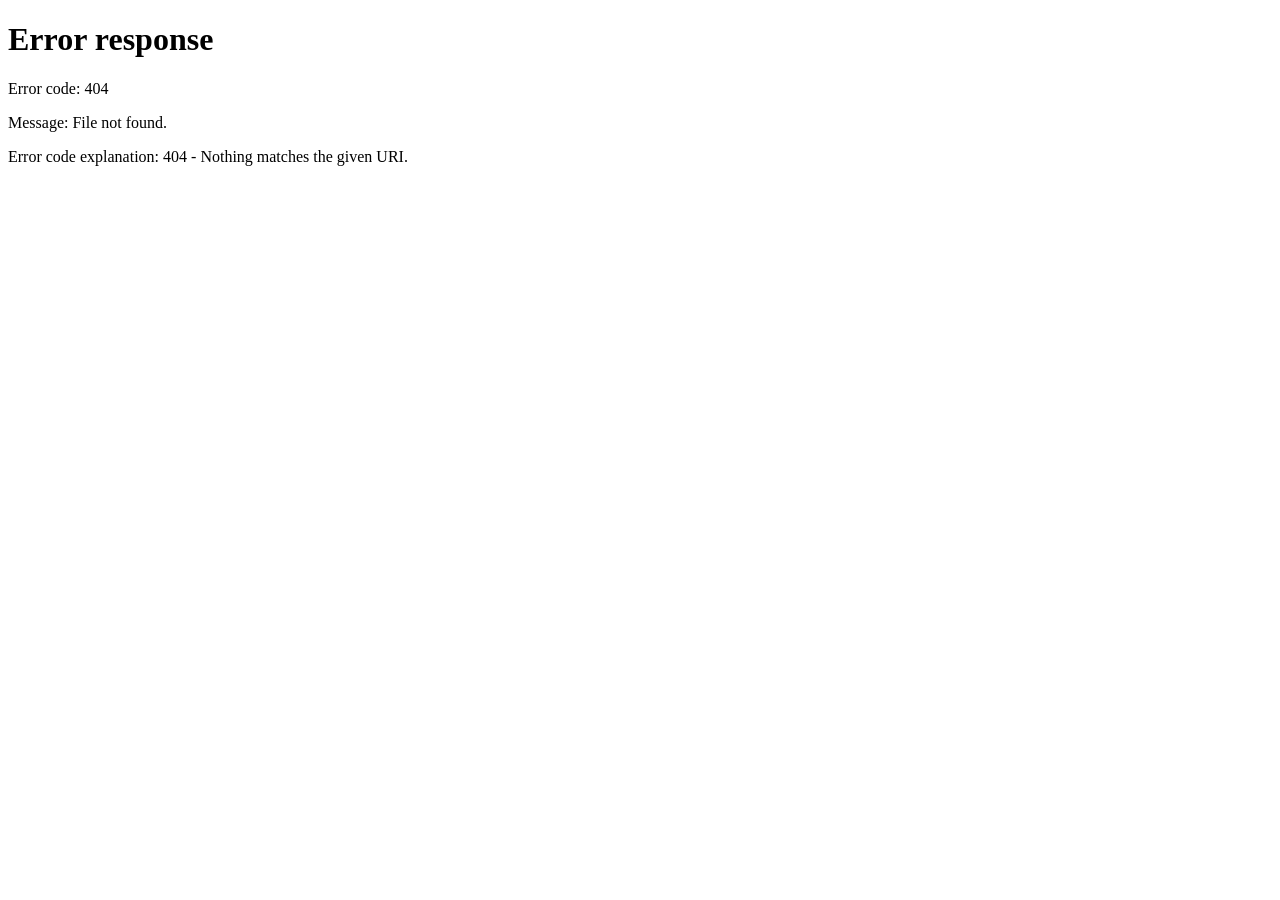
==== pages/admin.html @ c803cd1f "Add files via upload" ====
<!DOCTYPE html>
<html lang="en">
  <head>
    <meta charset="utf-8" />
    <meta name="viewport" content="width=device-width, initial-scale=1" />
    <title>Inbox · AlphaX Invest</title>
    <link rel="stylesheet" href="../css/app.css" />
  </head>
  <body>
    <div id="app"></div>
    <script src="../js/seed.js"></script>
    <script src="../js/market.js"></script>
    <script src="../js/store.js"></script>
    <script src="../js/chart.js"></script>
    <script src="../js/app.js"></script>
    <script>
      (function () {
        var App = window.AlphaXApp;
        var Store = window.AlphaXStore;

        App.scriptsReady(function () {
          var user = App.requireUser(["ADMIN"]);
          if (!user) return;
          var main = App.mountShell({ user: user, active: "admin" });
          var state = Store.load();

          var pending = state.requests.filter(function (r) {
            return r.status === "PENDING";
          });
          var decided = state.requests
            .filter(function (r) {
              return r.status !== "PENDING";
            })
            .slice(0, 12);

          main.innerHTML =
            App.demoBanner() +
            '<div class="stats fade-up">' +
            '<div class="stat panel"><div class="label">Pending requests</div><div class="value mono">' +
            pending.length +
            '</div><div class="hint">James decides</div></div>' +
            '<div class="stat panel"><div class="label">Active holdings</div><div class="value mono">' +
            state.holdings.length +
            "</div></div>" +
            "</div>" +
            '<div class="section-head"><div><h2 class="display">Invest requests inbox</h2>' +
            "<p>Approve creates a holding and logs a mock CFO notify. Reject with optional reason.</p></div></div>" +
            '<div id="inbox" class="stack"></div>' +
            '<div class="section-head"><div><h2 class="display">Recently decided</h2></div></div>' +
            '<div class="panel table-wrap" id="decided"></div>';

          var inbox = document.getElementById("inbox");
          if (!pending.length) {
            inbox.innerHTML =
              '<div class="panel empty"><strong>Inbox clear</strong>Student invest orders land here for approval.</div>';
          } else {
            pending.forEach(function (r) {
              var student = state.users.find(function (u) {
                return u.id === r.studentId;
              });
              var fund = state.funds.find(function (f) {
                return f.id === r.fundId;
              });
              var card = document.createElement("div");
              card.className = "panel fade-up";
              card.style.padding = "1rem";
              card.innerHTML =
                '<div style="display:flex;flex-wrap:wrap;justify-content:space-between;gap:0.75rem">' +
                "<div><p class=\"display\" style=\"margin:0;font-size:1.15rem\">" +
                App.escapeHtml(student ? student.name : "?") +
                '</p><p style="margin:0.35rem 0 0;color:var(--ink-soft)">' +
                App.escapeHtml(fund ? fund.name : "?") +
                ' · <span class="mono" style="color:var(--ink);font-weight:600">' +
                App.formatAlphaX(r.amount) +
                "</span></p>" +
                '<p class="hint" style="margin:0.35rem 0 0">' +
                App.formatDateTime(r.createdAt) +
                " · lock " +
                r.lockWeeks +
                "w @ " +
                r.weeklyReturnPercent +
                "%/wk</p></div>" +
                '<span class="badge pending">PENDING</span></div>' +
                '<div class="row-actions">' +
                '<button type="button" class="btn btn-primary" data-act="approve" data-id="' +
                r.id +
                '">Approve</button>' +
                '<button type="button" class="btn btn-danger" data-act="reject" data-id="' +
                r.id +
                '">Reject</button>' +
                "</div>";
              inbox.appendChild(card);
            });
          }

          inbox.addEventListener("click", function (e) {
            var btn = e.target.closest("[data-act]");
            if (!btn) return;
            var id = btn.getAttribute("data-id");
            var act = btn.getAttribute("data-act");
            var reason = null;
            if (act === "reject") {
              reason = prompt("Reject reason (optional):", "") || "";
            }
            var res = Store.decideRequest(id, user.id, act === "approve", reason);
            if (!res.ok) {
              App.toast(res.error, "error");
              return;
            }
            App.toast(
              act === "approve" ? "Approved — holding created." : "Rejected.",
              "ok"
            );
            location.reload();
          });

          var decidedEl = document.getElementById("decided");
          if (!decided.length) {
            decidedEl.innerHTML =
              '<div class="empty"><strong>No decisions yet</strong></div>';
          } else {
            decidedEl.innerHTML =
              '<table class="okx-table"><thead><tr><th>Student</th><th>Fund</th><th>Amount</th><th>Status</th><th>When</th></tr></thead><tbody>' +
              decided
                .map(function (r) {
                  var student = state.users.find(function (u) {
                    return u.id === r.studentId;
                  });
                  var fund = state.funds.find(function (f) {
                    return f.id === r.fundId;
                  });
                  return (
                    "<tr><td>" +
                    App.escapeHtml(student ? student.name : "?") +
                    "</td><td>" +
                    App.escapeHtml(fund ? fund.name : "?") +
                    '</td><td class="mono">' +
                    App.formatAlphaX(r.amount) +
                    '</td><td><span class="badge ' +
                    r.status.toLowerCase() +
                    '">' +
                    r.status +
                    "</span>" +
                    (r.reason
                      ? '<div class="hint">' + App.escapeHtml(r.reason) + "</div>"
                      : "") +
                    "</td><td>" +
                    App.formatDateTime(r.decidedAt) +
                    "</td></tr>"
                  );
                })
                .join("") +
              "</tbody></table>";
          }
        });
      })();
    </script>
  </body>
</html>
---- css/app.css ----
@import url("https://fonts.googleapis.com/css2?family=IBM+Plex+Mono:wght@400;500;600&family=IBM+Plex+Sans:wght@400;500;600&family=Space+Grotesk:wght@500;600;700&display=swap");

:root {
  --bg: #0b0e11;
  --bg-deep: #12161c;
  --bg-elevated: #181e27;
  --ink: #e8edf2;
  --ink-soft: #a7b4c2;
  --muted: #6f7d8c;
  --line: #243041;
  --panel: #12161cf2;
  --brand: #2ebd85;
  --brand-deep: #1f9a6a;
  --accent: #f0b90b;
  --accent-soft: rgba(240, 185, 11, 0.12);
  --good: #2ebd85;
  --warn: #f0b90b;
  --bad: #f6465d;
  --pending: #3d8bfd;
  --shadow: 0 12px 40px rgba(0, 0, 0, 0.45);
  --font-display: "Space Grotesk", system-ui, sans-serif;
  --font-body: "IBM Plex Sans", system-ui, sans-serif;
  --font-mono: "IBM Plex Mono", ui-monospace, monospace;
  --grid-line: rgba(36, 48, 65, 0.85);
  --radius: 8px;
}

*,
*::before,
*::after {
  box-sizing: border-box;
}

html,
body {
  min-height: 100%;
}

body {
  margin: 0;
  color: var(--ink);
  font-family: var(--font-body);
  background:
    radial-gradient(900px 420px at 0% 0%, rgba(46, 189, 133, 0.08), transparent 55%),
    radial-gradient(700px 380px at 100% 0%, rgba(240, 185, 11, 0.05), transparent 50%),
    linear-gradient(180deg, #0b0e11 0%, #0e1318 100%);
  background-attachment: fixed;
  line-height: 1.45;
}

a {
  color: inherit;
  text-decoration: none;
}

button,
input,
select,
textarea {
  font: inherit;
  color: inherit;
}

img {
  max-width: 100%;
}

.display {
  font-family: var(--font-display);
  letter-spacing: -0.03em;
  font-weight: 600;
}

.mono {
  font-family: var(--font-mono);
  font-variant-numeric: tabular-nums;
}

.panel {
  background: var(--panel);
  border: 1px solid var(--line);
  box-shadow: var(--shadow);
  border-radius: var(--radius);
}

.fade-up {
  animation: fadeUp 0.35s ease both;
}

.fade-up-delay {
  animation: fadeUp 0.45s ease 0.06s both;
}

@keyframes fadeUp {
  from {
    opacity: 0;
    transform: translateY(8px);
  }
  to {
    opacity: 1;
    transform: translateY(0);
  }
}

@keyframes ticker {
  from {
    transform: translateX(0);
  }
  to {
    transform: translateX(-50%);
  }
}

.ticker {
  overflow: hidden;
  border-block: 1px solid var(--line);
  background: var(--bg-elevated);
  padding: 0.4rem 0;
  margin-bottom: 1rem;
}

.ticker-track {
  display: flex;
  width: max-content;
  gap: 2rem;
  padding-inline: 1rem;
  animation: ticker 28s linear infinite;
  font-size: 11px;
  font-family: var(--font-mono);
  color: var(--muted);
}

.up {
  color: var(--good);
}

.down {
  color: var(--bad);
}

.shell {
  min-height: 100vh;
  display: grid;
  grid-template-rows: auto 1fr;
}

.topbar {
  display: flex;
  align-items: center;
  justify-content: space-between;
  gap: 1rem;
  padding: 0.75rem 1.25rem;
  border-bottom: 1px solid var(--line);
  background: rgba(11, 14, 17, 0.85);
  backdrop-filter: blur(10px);
  position: sticky;
  top: 0;
  z-index: 20;
}

.brand-lockup {
  display: flex;
  align-items: center;
  gap: 0.65rem;
}

.brand-mark {
  width: 2rem;
  height: 2rem;
  display: grid;
  place-items: center;
  border-radius: 6px;
  background: rgba(46, 189, 133, 0.15);
  color: var(--brand);
  font-family: var(--font-display);
  font-weight: 700;
  font-size: 0.85rem;
}

.brand-text {
  display: flex;
  flex-direction: column;
  gap: 0.05rem;
}

.brand-text strong {
  font-family: var(--font-display);
  font-size: 1rem;
  letter-spacing: -0.02em;
}

.brand-text span {
  font-size: 10px;
  text-transform: uppercase;
  letter-spacing: 0.14em;
  color: var(--accent);
}

.nav {
  display: flex;
  flex-wrap: wrap;
  gap: 0.35rem;
}

.nav a {
  padding: 0.4rem 0.7rem;
  border-radius: 6px;
  font-size: 0.82rem;
  color: var(--ink-soft);
  border: 1px solid transparent;
}

.nav a:hover,
.nav a.active {
  color: var(--ink);
  background: var(--bg-elevated);
  border-color: var(--line);
}

.nav a.active {
  color: var(--brand);
}

.user-chip {
  display: flex;
  align-items: center;
  gap: 0.65rem;
  font-size: 0.82rem;
}

.user-chip .meta {
  text-align: right;
}

.user-chip .meta small {
  display: block;
  color: var(--muted);
  font-size: 0.72rem;
}

.main {
  width: min(1100px, 100%);
  margin: 0 auto;
  padding: 1.25rem 1.25rem 3rem;
}

.login-wrap {
  min-height: 100vh;
  display: grid;
  place-items: center;
  padding: 2rem 1rem;
}

.login-card {
  width: min(440px, 100%);
}

.login-hero {
  text-align: center;
  margin-bottom: 1.25rem;
}

.login-hero .brand-mark {
  margin: 0 auto 1rem;
  width: 3rem;
  height: 3rem;
  font-size: 1.1rem;
}

.login-hero h1 {
  margin: 0.35rem 0 0;
  font-size: clamp(2rem, 5vw, 2.75rem);
}

.login-hero p {
  margin: 0.75rem auto 0;
  max-width: 28rem;
  color: var(--muted);
  font-size: 0.92rem;
}

.eyebrow {
  font-size: 10px;
  font-weight: 600;
  text-transform: uppercase;
  letter-spacing: 0.2em;
  color: var(--accent);
}

.demo-banner {
  display: flex;
  gap: 0.65rem;
  align-items: flex-start;
  padding: 0.75rem 0.9rem;
  border: 1px dashed rgba(240, 185, 11, 0.35);
  background: var(--accent-soft);
  border-radius: var(--radius);
  color: var(--ink-soft);
  font-size: 0.82rem;
  margin-bottom: 1rem;
}

.demo-banner strong {
  color: var(--accent);
}

.stack {
  display: grid;
  gap: 0.85rem;
}

.btn {
  display: inline-flex;
  align-items: center;
  justify-content: center;
  gap: 0.45rem;
  padding: 0.65rem 1rem;
  border-radius: 6px;
  border: 1px solid var(--line);
  background: var(--bg-elevated);
  cursor: pointer;
  font-weight: 500;
  transition: background 0.15s ease, border-color 0.15s ease, transform 0.15s ease;
}

.btn:hover {
  border-color: var(--brand);
}

.btn:active {
  transform: translateY(1px);
}

.btn-primary {
  background: var(--brand);
  border-color: var(--brand);
  color: #04140e;
  font-weight: 600;
}

.btn-primary:hover {
  background: var(--brand-deep);
  border-color: var(--brand-deep);
  color: #fff;
}

.btn-danger {
  background: rgba(246, 70, 93, 0.12);
  border-color: rgba(246, 70, 93, 0.35);
  color: var(--bad);
}

.btn-ghost {
  background: transparent;
}

.btn-block {
  width: 100%;
}

.btn:disabled {
  opacity: 0.5;
  cursor: not-allowed;
}

.field {
  display: grid;
  gap: 0.35rem;
}

.field label {
  font-size: 0.75rem;
  text-transform: uppercase;
  letter-spacing: 0.08em;
  color: var(--muted);
  font-weight: 600;
}

.field input,
.field select,
.field textarea {
  width: 100%;
  padding: 0.65rem 0.75rem;
  border-radius: 6px;
  border: 1px solid var(--line);
  background: var(--bg-deep);
}

.field input:focus,
.field select:focus,
.field textarea:focus {
  outline: 2px solid rgba(46, 189, 133, 0.35);
  border-color: var(--brand);
}

.hint {
  font-size: 0.78rem;
  color: var(--muted);
}

.divider {
  display: grid;
  grid-template-columns: 1fr auto 1fr;
  gap: 0.75rem;
  align-items: center;
  color: var(--muted);
  font-size: 0.75rem;
  text-transform: uppercase;
  letter-spacing: 0.08em;
}

.divider::before,
.divider::after {
  content: "";
  height: 1px;
  background: var(--line);
}

.stats {
  display: grid;
  gap: 0.75rem;
  grid-template-columns: repeat(auto-fit, minmax(160px, 1fr));
}

.stat {
  padding: 0.9rem 1rem;
}

.stat .label {
  font-size: 0.72rem;
  text-transform: uppercase;
  letter-spacing: 0.08em;
  color: var(--muted);
}

.stat .value {
  margin-top: 0.35rem;
  font-family: var(--font-display);
  font-size: 1.45rem;
}

.stat .hint {
  margin-top: 0.2rem;
}

.section-head {
  display: flex;
  flex-wrap: wrap;
  align-items: end;
  justify-content: space-between;
  gap: 0.75rem;
  margin: 1.5rem 0 0.85rem;
}

.section-head h2 {
  margin: 0;
  font-size: 1.25rem;
}

.section-head p {
  margin: 0.25rem 0 0;
  color: var(--muted);
  font-size: 0.88rem;
}

.badge {
  display: inline-flex;
  align-items: center;
  padding: 0.2rem 0.5rem;
  border-radius: 999px;
  font-size: 0.68rem;
  font-weight: 600;
  letter-spacing: 0.06em;
  text-transform: uppercase;
  border: 1px solid var(--line);
  color: var(--ink-soft);
}

.badge.pending {
  color: var(--pending);
  border-color: rgba(61, 139, 253, 0.4);
  background: rgba(61, 139, 253, 0.1);
}

.badge.approved,
.badge.good {
  color: var(--good);
  border-color: rgba(46, 189, 133, 0.4);
  background: rgba(46, 189, 133, 0.1);
}

.badge.rejected,
.badge.bad {
  color: var(--bad);
  border-color: rgba(246, 70, 93, 0.4);
  background: rgba(246, 70, 93, 0.1);
}

.badge.warn {
  color: var(--warn);
  border-color: rgba(240, 185, 11, 0.4);
  background: rgba(240, 185, 11, 0.1);
}

.okx-table {
  width: 100%;
  border-collapse: collapse;
  font-size: 13px;
}

.okx-table th {
  text-align: left;
  font-size: 11px;
  text-transform: uppercase;
  letter-spacing: 0.08em;
  color: var(--muted);
  font-weight: 600;
  padding: 10px 12px;
  border-bottom: 1px solid var(--line);
  background: var(--bg-elevated);
}

.okx-table td {
  padding: 11px 12px;
  border-bottom: 1px solid var(--line);
  vertical-align: middle;
}

.okx-table tr:last-child td {
  border-bottom: none;
}

.okx-table tr:hover td {
  background: rgba(46, 189, 133, 0.04);
}

.table-wrap {
  overflow-x: auto;
}

.empty {
  padding: 2rem 1.25rem;
  text-align: center;
  color: var(--muted);
}

.empty strong {
  display: block;
  color: var(--ink);
  font-family: var(--font-display);
  font-size: 1.1rem;
  margin-bottom: 0.35rem;
}

.fund-grid {
  display: grid;
  gap: 0.85rem;
}

.fund-card {
  padding: 1rem;
}

.fund-card header {
  display: flex;
  flex-wrap: wrap;
  justify-content: space-between;
  gap: 0.5rem;
  margin-bottom: 0.65rem;
}

.fund-card h3 {
  margin: 0;
  font-size: 1.05rem;
}

.fund-meta {
  display: flex;
  flex-wrap: wrap;
  gap: 0.65rem 1rem;
  font-size: 0.78rem;
  color: var(--muted);
  margin: 0.5rem 0 0.75rem;
}

.fund-meta span strong {
  color: var(--ink-soft);
  font-weight: 500;
}

.chart-box {
  margin-top: 0.5rem;
  border-top: 1px solid var(--line);
  padding-top: 0.65rem;
}

.row-actions {
  display: flex;
  flex-wrap: wrap;
  gap: 0.5rem;
  margin-top: 0.85rem;
}

.toast {
  position: fixed;
  right: 1rem;
  bottom: 1rem;
  z-index: 50;
  padding: 0.75rem 1rem;
  border-radius: var(--radius);
  background: var(--bg-elevated);
  border: 1px solid var(--line);
  box-shadow: var(--shadow);
  max-width: min(360px, calc(100vw - 2rem));
  animation: fadeUp 0.25s ease both;
}

.toast.error {
  border-color: rgba(246, 70, 93, 0.45);
}

.toast.ok {
  border-color: rgba(46, 189, 133, 0.45);
}

.modal-backdrop {
  position: fixed;
  inset: 0;
  background: rgba(0, 0, 0, 0.55);
  display: grid;
  place-items: center;
  padding: 1rem;
  z-index: 40;
}

.modal {
  width: min(420px, 100%);
  padding: 1.15rem;
}

.modal h3 {
  margin: 0 0 0.5rem;
}

.modal p {
  margin: 0 0 1rem;
  color: var(--muted);
  font-size: 0.9rem;
}

.google-btn {
  background: #fff;
  color: #1f1f1f;
  border-color: #dadce0;
  font-weight: 600;
}

.google-btn:hover {
  border-color: #bababa;
  background: #f7f7f7;
}

.google-icon {
  width: 1.1rem;
  height: 1.1rem;
}

.footer-note {
  margin-top: 2rem;
  padding-top: 1rem;
  border-top: 1px solid var(--line);
  color: var(--muted);
  font-size: 0.78rem;
}

.tabs {
  display: flex;
  gap: 0.35rem;
  flex-wrap: wrap;
  margin-bottom: 1rem;
}

.tabs button {
  padding: 0.45rem 0.75rem;
  border-radius: 6px;
  border: 1px solid var(--line);
  background: transparent;
  color: var(--ink-soft);
  cursor: pointer;
}

.tabs button.active {
  color: var(--brand);
  background: rgba(46, 189, 133, 0.08);
  border-color: rgba(46, 189, 133, 0.35);
}

@media (max-width: 720px) {
  .topbar {
    flex-direction: column;
    align-items: stretch;
  }

  .user-chip {
    justify-content: space-between;
  }

  .user-chip .meta {
    text-align: left;
  }
}
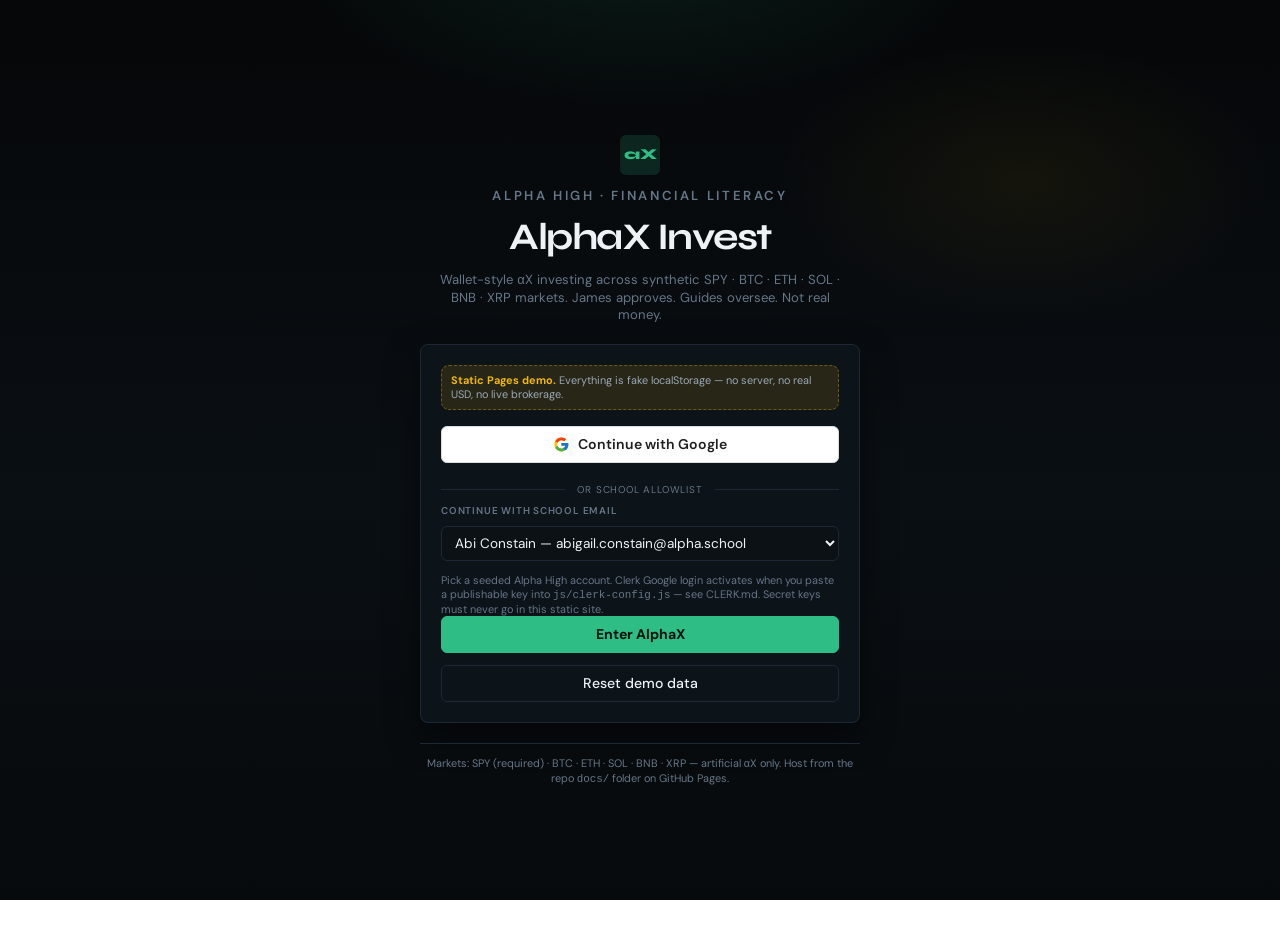
==== commit c61d4d2d: "Add files via upload" ====
--- a/pages/admin.html
+++ b/pages/admin.html
@@ -69,7 +69,7 @@
                 "<div><p class=\"display\" style=\"margin:0;font-size:1.15rem\">" +
                 App.escapeHtml(student ? student.name : "?") +
                 '</p><p style="margin:0.35rem 0 0;color:var(--ink-soft)">' +
-                App.escapeHtml(fund ? fund.name : "?") +
+                App.escapeHtml(fund ? fund.symbol || fund.name : "?") +
                 ' · <span class="mono" style="color:var(--ink);font-weight:600">' +
                 App.formatAlphaX(r.amount) +
                 "</span></p>" +
@@ -133,7 +133,7 @@
                     "<tr><td>" +
                     App.escapeHtml(student ? student.name : "?") +
                     "</td><td>" +
-                    App.escapeHtml(fund ? fund.name : "?") +
+                    App.escapeHtml(fund ? fund.symbol || fund.name : "?") +
                     '</td><td class="mono">' +
                     App.formatAlphaX(r.amount) +
                     '</td><td><span class="badge ' +
--- a/css/app.css
+++ b/css/app.css
@@ -1,14 +1,14 @@
-@import url("https://fonts.googleapis.com/css2?family=IBM+Plex+Mono:wght@400;500;600&family=IBM+Plex+Sans:wght@400;500;600&family=Space+Grotesk:wght@500;600;700&display=swap");
+@import url("https://fonts.googleapis.com/css2?family=DM+Sans:opsz,wght@9..40,400;9..40,500;9..40,600;9..40,700&family=JetBrains+Mono:wght@400;500;600;700&family=Syne:wght@600;700;800&display=swap");
 
 :root {
-  --bg: #0b0e11;
-  --bg-deep: #12161c;
-  --bg-elevated: #181e27;
-  --ink: #e8edf2;
-  --ink-soft: #a7b4c2;
-  --muted: #6f7d8c;
-  --line: #243041;
-  --panel: #12161cf2;
+  --bg: #070a0c;
+  --bg-deep: #0c1116;
+  --bg-elevated: #141a22;
+  --ink: #eef2f6;
+  --ink-soft: #9aa8b8;
+  --muted: #667687;
+  --line: #1e2834;
+  --panel: #0e141be8;
   --brand: #2ebd85;
   --brand-deep: #1f9a6a;
   --accent: #f0b90b;
@@ -17,12 +17,21 @@
   --warn: #f0b90b;
   --bad: #f6465d;
   --pending: #3d8bfd;
-  --shadow: 0 12px 40px rgba(0, 0, 0, 0.45);
-  --font-display: "Space Grotesk", system-ui, sans-serif;
-  --font-body: "IBM Plex Sans", system-ui, sans-serif;
-  --font-mono: "IBM Plex Mono", ui-monospace, monospace;
-  --grid-line: rgba(36, 48, 65, 0.85);
+  --shadow: 0 12px 32px rgba(0, 0, 0, 0.5);
+  --font-display: "Syne", "Avenir Next", sans-serif;
+  --font-body: "DM Sans", "Segoe UI", sans-serif;
+  --font-mono: "JetBrains Mono", ui-monospace, monospace;
+  --grid-line: rgba(36, 48, 65, 0.75);
   --radius: 8px;
+  /* Phone-shell column — dense OKX / crypto wallet feel */
+  --shell-max: 440px;
+  /* Zander form-spacing scale (4 / 8 / 16 / 20 / 24) */
+  --s-1: 4px;
+  --s-2: 8px;
+  --s-3: 12px;
+  --s-4: 16px;
+  --s-5: 20px;
+  --s-6: 24px;
 }
 
 *,
@@ -41,11 +50,11 @@
   color: var(--ink);
   font-family: var(--font-body);
   background:
-    radial-gradient(900px 420px at 0% 0%, rgba(46, 189, 133, 0.08), transparent 55%),
-    radial-gradient(700px 380px at 100% 0%, rgba(240, 185, 11, 0.05), transparent 50%),
-    linear-gradient(180deg, #0b0e11 0%, #0e1318 100%);
+    radial-gradient(700px 360px at 50% -10%, rgba(46, 189, 133, 0.14), transparent 55%),
+    radial-gradient(500px 280px at 80% 20%, rgba(240, 185, 11, 0.06), transparent 50%),
+    linear-gradient(180deg, #050708 0%, #0a0f14 55%, #070a0c 100%);
   background-attachment: fixed;
-  line-height: 1.45;
+  line-height: 1.35;
 }
 
 a {
@@ -67,8 +76,8 @@
 
 .display {
   font-family: var(--font-display);
-  letter-spacing: -0.03em;
-  font-weight: 600;
+  letter-spacing: -0.04em;
+  font-weight: 700;
 }
 
 .mono {
@@ -111,23 +120,39 @@
   }
 }
 
+@keyframes pulseLive {
+  0%,
+  100% {
+    opacity: 1;
+  }
+  50% {
+    opacity: 0.45;
+  }
+}
+
 .ticker {
   overflow: hidden;
-  border-block: 1px solid var(--line);
+  border: 1px solid var(--line);
+  border-radius: 6px;
   background: var(--bg-elevated);
-  padding: 0.4rem 0;
-  margin-bottom: 1rem;
+  padding: 0.28rem 0;
+  margin-bottom: var(--s-3);
 }
 
 .ticker-track {
   display: flex;
   width: max-content;
-  gap: 2rem;
-  padding-inline: 1rem;
-  animation: ticker 28s linear infinite;
-  font-size: 11px;
+  gap: 1.1rem;
+  padding-inline: 0.65rem;
+  animation: ticker 22s linear infinite;
+  font-size: 10px;
   font-family: var(--font-mono);
   color: var(--muted);
+}
+
+.tkr-sym {
+  color: var(--ink-soft);
+  font-weight: 600;
 }
 
 .up {
@@ -138,21 +163,46 @@
   color: var(--bad);
 }
 
+/* Phone shell — constrained trading column */
+.phone-frame {
+  width: min(var(--shell-max), 100%);
+  margin: 0 auto;
+  min-height: 100vh;
+  background:
+    linear-gradient(180deg, rgba(20, 26, 34, 0.55), rgba(7, 10, 12, 0.2)),
+    var(--bg-deep);
+  border-inline: 1px solid rgba(36, 48, 65, 0.65);
+  box-shadow: 0 0 0 1px rgba(0, 0, 0, 0.35), 0 24px 80px rgba(0, 0, 0, 0.45);
+}
+
+@media (min-width: 500px) {
+  body {
+    padding: var(--s-4) 0;
+  }
+
+  .phone-frame {
+    min-height: calc(100vh - 2rem);
+    border-radius: 18px;
+    overflow: hidden;
+    border: 1px solid var(--line);
+  }
+}
+
 .shell {
-  min-height: 100vh;
-  display: grid;
-  grid-template-rows: auto 1fr;
+  min-height: inherit;
+  display: grid;
+  grid-template-rows: auto auto 1fr auto;
 }
 
 .topbar {
   display: flex;
   align-items: center;
   justify-content: space-between;
-  gap: 1rem;
-  padding: 0.75rem 1.25rem;
-  border-bottom: 1px solid var(--line);
-  background: rgba(11, 14, 17, 0.85);
-  backdrop-filter: blur(10px);
+  gap: var(--s-3);
+  padding: 0.5rem 0.7rem 0.4rem;
+  border-bottom: 1px solid transparent;
+  background: rgba(7, 10, 12, 0.72);
+  backdrop-filter: blur(12px);
   position: sticky;
   top: 0;
   z-index: 20;
@@ -161,53 +211,64 @@
 .brand-lockup {
   display: flex;
   align-items: center;
-  gap: 0.65rem;
+  gap: var(--s-2);
 }
 
 .brand-mark {
-  width: 2rem;
-  height: 2rem;
+  width: 1.55rem;
+  height: 1.55rem;
   display: grid;
   place-items: center;
   border-radius: 6px;
-  background: rgba(46, 189, 133, 0.15);
+  background: rgba(46, 189, 133, 0.16);
   color: var(--brand);
   font-family: var(--font-display);
-  font-weight: 700;
-  font-size: 0.85rem;
+  font-weight: 800;
+  font-size: 0.7rem;
 }
 
 .brand-text {
   display: flex;
   flex-direction: column;
-  gap: 0.05rem;
+  gap: 0.02rem;
 }
 
 .brand-text strong {
   font-family: var(--font-display);
-  font-size: 1rem;
-  letter-spacing: -0.02em;
+  font-size: 0.88rem;
+  letter-spacing: -0.03em;
 }
 
 .brand-text span {
-  font-size: 10px;
+  font-size: 8px;
   text-transform: uppercase;
-  letter-spacing: 0.14em;
+  letter-spacing: 0.12em;
   color: var(--accent);
 }
 
 .nav {
-  display: flex;
-  flex-wrap: wrap;
-  gap: 0.35rem;
+  display: none;
+}
+
+.nav-compact {
+  display: flex;
+  gap: 2px;
+  padding: 0 0.55rem 0.35rem;
+  overflow-x: auto;
+  scrollbar-width: none;
+}
+
+.nav-compact::-webkit-scrollbar {
+  display: none;
 }
 
 .nav a {
-  padding: 0.4rem 0.7rem;
-  border-radius: 6px;
-  font-size: 0.82rem;
+  padding: 0.22rem 0.45rem;
+  border-radius: 5px;
+  font-size: 0.68rem;
   color: var(--ink-soft);
   border: 1px solid transparent;
+  white-space: nowrap;
 }
 
 .nav a:hover,
@@ -224,8 +285,8 @@
 .user-chip {
   display: flex;
   align-items: center;
-  gap: 0.65rem;
-  font-size: 0.82rem;
+  gap: var(--s-2);
+  font-size: 0.72rem;
 }
 
 .user-chip .meta {
@@ -235,48 +296,114 @@
 .user-chip .meta small {
   display: block;
   color: var(--muted);
-  font-size: 0.72rem;
+  font-size: 0.65rem;
 }
 
 .main {
-  width: min(1100px, 100%);
-  margin: 0 auto;
-  padding: 1.25rem 1.25rem 3rem;
+  width: 100%;
+  margin: 0;
+  padding: 0.4rem 0.65rem 4.5rem;
+}
+
+.bottom-nav {
+  position: sticky;
+  bottom: 0;
+  z-index: 25;
+  display: grid;
+  grid-auto-flow: column;
+  grid-auto-columns: 1fr;
+  gap: 2px;
+  padding: 0.28rem 0.25rem calc(0.28rem + env(safe-area-inset-bottom, 0px));
+  border-top: 1px solid var(--line);
+  background: rgba(8, 11, 14, 0.94);
+  backdrop-filter: blur(14px);
+}
+
+.bottom-nav .tab {
+  display: flex;
+  flex-direction: column;
+  align-items: center;
+  gap: 2px;
+  padding: 0.28rem 0.15rem;
+  border-radius: 6px;
+  color: var(--muted);
+  font-size: 0.58rem;
+  font-weight: 600;
+  letter-spacing: 0.02em;
+}
+
+.bottom-nav .tab-icon {
+  font-size: 0.85rem;
+  line-height: 1;
+  color: var(--ink-soft);
+}
+
+.bottom-nav .tab.active {
+  color: var(--brand);
+  background: rgba(46, 189, 133, 0.08);
+}
+
+.bottom-nav .tab.active .tab-icon {
+  color: var(--brand);
 }
 
 .login-wrap {
   min-height: 100vh;
   display: grid;
   place-items: center;
-  padding: 2rem 1rem;
+  padding: var(--s-6) var(--s-4);
 }
 
 .login-card {
-  width: min(440px, 100%);
+  width: min(var(--shell-max), 100%);
 }
 
 .login-hero {
   text-align: center;
-  margin-bottom: 1.25rem;
+  margin-bottom: var(--s-5);
 }
 
 .login-hero .brand-mark {
-  margin: 0 auto 1rem;
-  width: 3rem;
-  height: 3rem;
-  font-size: 1.1rem;
+  margin: 0 auto var(--s-3);
+  width: 2.5rem;
+  height: 2.5rem;
+  font-size: 0.95rem;
 }
 
 .login-hero h1 {
-  margin: 0.35rem 0 0;
-  font-size: clamp(2rem, 5vw, 2.75rem);
+  margin: var(--s-2) 0 0;
+  font-size: clamp(1.85rem, 7vw, 2.35rem);
 }
 
 .login-hero p {
-  margin: 0.75rem auto 0;
-  max-width: 28rem;
-  color: var(--muted);
-  font-size: 0.92rem;
+  margin: var(--s-2) auto 0;
+  max-width: 26rem;
+  color: var(--muted);
+  font-size: 0.82rem;
+}
+
+.login-panel {
+  padding: var(--s-5);
+}
+
+.login-panel .demo-banner {
+  margin-bottom: var(--s-4);
+}
+
+.login-panel .stack {
+  gap: var(--s-3);
+}
+
+.login-panel .divider {
+  margin-block: var(--s-2);
+}
+
+.login-panel .field .hint {
+  margin-top: var(--s-1);
+}
+
+.login-panel .btn + .btn {
+  margin-top: 0;
 }
 
 .eyebrow {
@@ -289,15 +416,16 @@
 
 .demo-banner {
   display: flex;
-  gap: 0.65rem;
+  gap: var(--s-2);
   align-items: flex-start;
-  padding: 0.75rem 0.9rem;
+  padding: 0.45rem 0.55rem;
   border: 1px dashed rgba(240, 185, 11, 0.35);
   background: var(--accent-soft);
   border-radius: var(--radius);
   color: var(--ink-soft);
-  font-size: 0.82rem;
-  margin-bottom: 1rem;
+  font-size: 0.68rem;
+  margin-bottom: var(--s-3);
+  line-height: 1.3;
 }
 
 .demo-banner strong {
@@ -306,21 +434,27 @@
 
 .stack {
   display: grid;
-  gap: 0.85rem;
+  gap: var(--s-3);
 }
 
 .btn {
   display: inline-flex;
   align-items: center;
   justify-content: center;
-  gap: 0.45rem;
-  padding: 0.65rem 1rem;
+  gap: var(--s-2);
+  padding: 0.5rem 0.75rem;
   border-radius: 6px;
   border: 1px solid var(--line);
   background: var(--bg-elevated);
   cursor: pointer;
   font-weight: 500;
+  font-size: 0.88rem;
   transition: background 0.15s ease, border-color 0.15s ease, transform 0.15s ease;
+}
+
+.btn-sm {
+  padding: 0.22rem 0.45rem;
+  font-size: 0.7rem;
 }
 
 .btn:hover {
@@ -335,7 +469,7 @@
   background: var(--brand);
   border-color: var(--brand);
   color: #04140e;
-  font-weight: 600;
+  font-weight: 700;
 }
 
 .btn-primary:hover {
@@ -365,11 +499,11 @@
 
 .field {
   display: grid;
-  gap: 0.35rem;
+  gap: var(--s-2); /* label → input = 8px */
 }
 
 .field label {
-  font-size: 0.75rem;
+  font-size: 0.62rem;
   text-transform: uppercase;
   letter-spacing: 0.08em;
   color: var(--muted);
@@ -380,10 +514,15 @@
 .field select,
 .field textarea {
   width: 100%;
-  padding: 0.65rem 0.75rem;
+  padding: 0.45rem 0.55rem;
   border-radius: 6px;
   border: 1px solid var(--line);
   background: var(--bg-deep);
+  font-size: 0.85rem;
+}
+
+.field .hint {
+  margin: var(--s-1) 0 0; /* input → helper = 4px */
 }
 
 .field input:focus,
@@ -394,17 +533,18 @@
 }
 
 .hint {
-  font-size: 0.78rem;
-  color: var(--muted);
+  font-size: 0.68rem;
+  color: var(--muted);
+  line-height: 1.3;
 }
 
 .divider {
   display: grid;
   grid-template-columns: 1fr auto 1fr;
-  gap: 0.75rem;
+  gap: var(--s-3);
   align-items: center;
   color: var(--muted);
-  font-size: 0.75rem;
+  font-size: 0.62rem;
   text-transform: uppercase;
   letter-spacing: 0.08em;
 }
@@ -416,31 +556,106 @@
   background: var(--line);
 }
 
-.stats {
-  display: grid;
-  gap: 0.75rem;
-  grid-template-columns: repeat(auto-fit, minmax(160px, 1fr));
-}
-
-.stat {
-  padding: 0.9rem 1rem;
-}
-
-.stat .label {
-  font-size: 0.72rem;
+/* Wallet hero — big numbers on top */
+.wallet-hero {
+  padding: 0.55rem 0.05rem 0.15rem;
+  text-align: left;
+}
+
+.wallet-hero .wallet-label {
+  font-size: 0.6rem;
+  text-transform: uppercase;
+  letter-spacing: 0.12em;
+  color: var(--muted);
+  font-weight: 600;
+}
+
+.wallet-hero .wallet-total {
+  margin: var(--s-1) 0 0; /* label → total ≈ 4–8px */
+  font-family: var(--font-display);
+  font-size: clamp(2.05rem, 10vw, 2.45rem);
+  letter-spacing: -0.05em;
+  line-height: 1.02;
+  font-weight: 800;
+}
+
+.wallet-hero .wallet-total .unit {
+  font-size: 0.42em;
+  color: var(--accent);
+  margin-left: 0.15rem;
+  letter-spacing: 0.04em;
+  vertical-align: 0.28em;
+}
+
+.wallet-sub {
+  display: grid;
+  grid-template-columns: 1fr 1fr;
+  gap: var(--s-2);
+  margin-top: var(--s-3); /* denser than 24px section break */
+}
+
+.wallet-chip {
+  padding: 0.45rem 0.55rem;
+  border-radius: 7px;
+  border: 1px solid var(--line);
+  background: rgba(20, 26, 34, 0.85);
+}
+
+.wallet-chip .label {
+  font-size: 0.58rem;
   text-transform: uppercase;
   letter-spacing: 0.08em;
   color: var(--muted);
 }
 
+.wallet-chip .value {
+  margin-top: 2px;
+  font-family: var(--font-mono);
+  font-size: 0.95rem;
+  font-weight: 600;
+}
+
+.wallet-chip .hint {
+  margin-top: 1px;
+  font-size: 0.62rem;
+}
+
+.live-dot {
+  display: inline-block;
+  width: 6px;
+  height: 6px;
+  border-radius: 50%;
+  background: var(--brand);
+  margin-right: 0.35rem;
+  animation: pulseLive 1.2s ease infinite;
+  vertical-align: 1px;
+}
+
+.stats {
+  display: grid;
+  gap: var(--s-2);
+  grid-template-columns: repeat(auto-fit, minmax(120px, 1fr));
+}
+
+.stat {
+  padding: 0.55rem 0.6rem;
+}
+
+.stat .label {
+  font-size: 0.6rem;
+  text-transform: uppercase;
+  letter-spacing: 0.08em;
+  color: var(--muted);
+}
+
 .stat .value {
-  margin-top: 0.35rem;
+  margin-top: var(--s-1);
   font-family: var(--font-display);
-  font-size: 1.45rem;
+  font-size: 1.15rem;
 }
 
 .stat .hint {
-  margin-top: 0.2rem;
+  margin-top: 2px;
 }
 
 .section-head {
@@ -448,29 +663,30 @@
   flex-wrap: wrap;
   align-items: end;
   justify-content: space-between;
-  gap: 0.75rem;
-  margin: 1.5rem 0 0.85rem;
+  gap: var(--s-2);
+  margin: var(--s-4) 0 var(--s-2); /* major section = ~16px */
 }
 
 .section-head h2 {
   margin: 0;
-  font-size: 1.25rem;
+  font-size: 0.95rem;
 }
 
 .section-head p {
-  margin: 0.25rem 0 0;
-  color: var(--muted);
-  font-size: 0.88rem;
+  margin: var(--s-1) 0 0; /* title → subtitle = 4–8px */
+  color: var(--muted);
+  font-size: 0.7rem;
+  line-height: 1.3;
 }
 
 .badge {
   display: inline-flex;
   align-items: center;
-  padding: 0.2rem 0.5rem;
-  border-radius: 999px;
-  font-size: 0.68rem;
-  font-weight: 600;
-  letter-spacing: 0.06em;
+  padding: 0.1rem 0.32rem;
+  border-radius: 3px;
+  font-size: 0.55rem;
+  font-weight: 700;
+  letter-spacing: 0.05em;
   text-transform: uppercase;
   border: 1px solid var(--line);
   color: var(--ink-soft);
@@ -505,23 +721,23 @@
 .okx-table {
   width: 100%;
   border-collapse: collapse;
-  font-size: 13px;
+  font-size: 11px;
 }
 
 .okx-table th {
   text-align: left;
-  font-size: 11px;
+  font-size: 9px;
   text-transform: uppercase;
   letter-spacing: 0.08em;
   color: var(--muted);
   font-weight: 600;
-  padding: 10px 12px;
+  padding: 6px 8px;
   border-bottom: 1px solid var(--line);
   background: var(--bg-elevated);
 }
 
 .okx-table td {
-  padding: 11px 12px;
+  padding: 7px 8px;
   border-bottom: 1px solid var(--line);
   vertical-align: middle;
 }
@@ -539,48 +755,61 @@
 }
 
 .empty {
-  padding: 2rem 1.25rem;
+  padding: var(--s-5) var(--s-3);
   text-align: center;
   color: var(--muted);
+  font-size: 0.78rem;
 }
 
 .empty strong {
   display: block;
   color: var(--ink);
   font-family: var(--font-display);
-  font-size: 1.1rem;
-  margin-bottom: 0.35rem;
+  font-size: 0.9rem;
+  margin-bottom: var(--s-1);
 }
 
 .fund-grid {
   display: grid;
-  gap: 0.85rem;
+  gap: var(--s-2); /* sibling cards = 8px */
 }
 
 .fund-card {
-  padding: 1rem;
+  padding: 0.55rem 0.6rem 0.5rem;
 }
 
 .fund-card header {
   display: flex;
   flex-wrap: wrap;
   justify-content: space-between;
-  gap: 0.5rem;
-  margin-bottom: 0.65rem;
+  gap: var(--s-1) var(--s-2);
+  margin-bottom: var(--s-2);
 }
 
 .fund-card h3 {
   margin: 0;
-  font-size: 1.05rem;
+  font-size: 0.95rem;
+  letter-spacing: -0.02em;
+}
+
+.fund-card .sym {
+  font-family: var(--font-mono);
+  font-weight: 700;
+  letter-spacing: 0.02em;
+}
+
+.live-price {
+  font-size: 0.75rem;
+  font-weight: 600;
 }
 
 .fund-meta {
   display: flex;
   flex-wrap: wrap;
-  gap: 0.65rem 1rem;
-  font-size: 0.78rem;
-  color: var(--muted);
-  margin: 0.5rem 0 0.75rem;
+  gap: 0.2rem 0.65rem;
+  font-size: 0.65rem;
+  color: var(--muted);
+  margin: var(--s-1) 0 var(--s-2);
 }
 
 .fund-meta span strong {
@@ -589,30 +818,73 @@
 }
 
 .chart-box {
-  margin-top: 0.5rem;
-  border-top: 1px solid var(--line);
-  padding-top: 0.65rem;
+  margin-top: var(--s-1);
+  border: 1px solid var(--line);
+  border-radius: 6px;
+  padding: 0.2rem 0.15rem 0.1rem;
+  background: rgba(7, 10, 12, 0.65);
+}
+
+.holdings-list {
+  display: grid;
+  gap: var(--s-2);
+}
+
+.holding-row {
+  display: grid;
+  grid-template-columns: 1fr auto;
+  gap: 2px var(--s-3);
+  padding: 0.5rem 0.55rem;
+  border: 1px solid var(--line);
+  border-radius: 7px;
+  background: rgba(14, 20, 27, 0.9);
+}
+
+.holding-row .sym {
+  font-family: var(--font-mono);
+  font-weight: 700;
+  font-size: 0.88rem;
+}
+
+.holding-row .mark {
+  font-family: var(--font-mono);
+  font-weight: 600;
+  text-align: right;
+  font-size: 0.88rem;
+}
+
+.holding-row .meta {
+  grid-column: 1 / -1;
+  display: flex;
+  flex-wrap: wrap;
+  gap: 0.2rem 0.65rem;
+  font-size: 0.65rem;
+  color: var(--muted);
 }
 
 .row-actions {
   display: flex;
   flex-wrap: wrap;
-  gap: 0.5rem;
-  margin-top: 0.85rem;
+  gap: var(--s-2);
+  margin-top: var(--s-3);
+  align-items: end;
 }
 
 .toast {
   position: fixed;
-  right: 1rem;
-  bottom: 1rem;
+  left: 50%;
+  bottom: 3.75rem;
+  transform: translateX(-50%);
   z-index: 50;
-  padding: 0.75rem 1rem;
+  padding: 0.55rem 0.75rem;
   border-radius: var(--radius);
   background: var(--bg-elevated);
   border: 1px solid var(--line);
   box-shadow: var(--shadow);
-  max-width: min(360px, calc(100vw - 2rem));
+  max-width: min(var(--shell-max), calc(100vw - 2rem));
+  width: max-content;
   animation: fadeUp 0.25s ease both;
+  font-size: 0.78rem;
 }
 
 .toast.error {
@@ -629,23 +901,23 @@
   background: rgba(0, 0, 0, 0.55);
   display: grid;
   place-items: center;
-  padding: 1rem;
+  padding: var(--s-4);
   z-index: 40;
 }
 
 .modal {
-  width: min(420px, 100%);
-  padding: 1.15rem;
+  width: min(380px, 100%);
+  padding: var(--s-5);
 }
 
 .modal h3 {
-  margin: 0 0 0.5rem;
+  margin: 0 0 var(--s-2);
 }
 
 .modal p {
-  margin: 0 0 1rem;
-  color: var(--muted);
-  font-size: 0.9rem;
+  margin: 0 0 var(--s-4);
+  color: var(--muted);
+  font-size: 0.82rem;
 }
 
 .google-btn {
@@ -661,32 +933,53 @@
 }
 
 .google-icon {
-  width: 1.1rem;
-  height: 1.1rem;
+  width: 1.05rem;
+  height: 1.05rem;
+}
+
+.clerk-mount {
+  min-height: 0;
+  margin: 0.25rem 0 0.35rem;
+}
+
+.clerk-mount:not([hidden]) {
+  margin-top: 0.35rem;
+}
+
+.login-error {
+  margin: 0;
+  padding: 0.55rem 0.7rem;
+  border-radius: 8px;
+  background: rgba(180, 40, 40, 0.1);
+  border: 1px solid rgba(180, 40, 40, 0.28);
+  color: #8a1f1f;
+  font-size: 0.82rem;
+  line-height: 1.35;
 }
 
 .footer-note {
-  margin-top: 2rem;
-  padding-top: 1rem;
+  margin-top: var(--s-5);
+  padding-top: var(--s-3);
   border-top: 1px solid var(--line);
   color: var(--muted);
-  font-size: 0.78rem;
+  font-size: 0.68rem;
 }
 
 .tabs {
   display: flex;
-  gap: 0.35rem;
+  gap: var(--s-1);
   flex-wrap: wrap;
-  margin-bottom: 1rem;
+  margin-bottom: var(--s-3);
 }
 
 .tabs button {
-  padding: 0.45rem 0.75rem;
-  border-radius: 6px;
+  padding: 0.28rem 0.5rem;
+  border-radius: 5px;
   border: 1px solid var(--line);
   background: transparent;
   color: var(--ink-soft);
   cursor: pointer;
+  font-size: 0.75rem;
 }
 
 .tabs button.active {
@@ -695,17 +988,6 @@
   border-color: rgba(46, 189, 133, 0.35);
 }
 
-@media (max-width: 720px) {
-  .topbar {
-    flex-direction: column;
-    align-items: stretch;
-  }
-
-  .user-chip {
-    justify-content: space-between;
-  }
-
-  .user-chip .meta {
-    text-align: left;
-  }
-}
+.candle-svg {
+  filter: saturate(1.05);
+}
